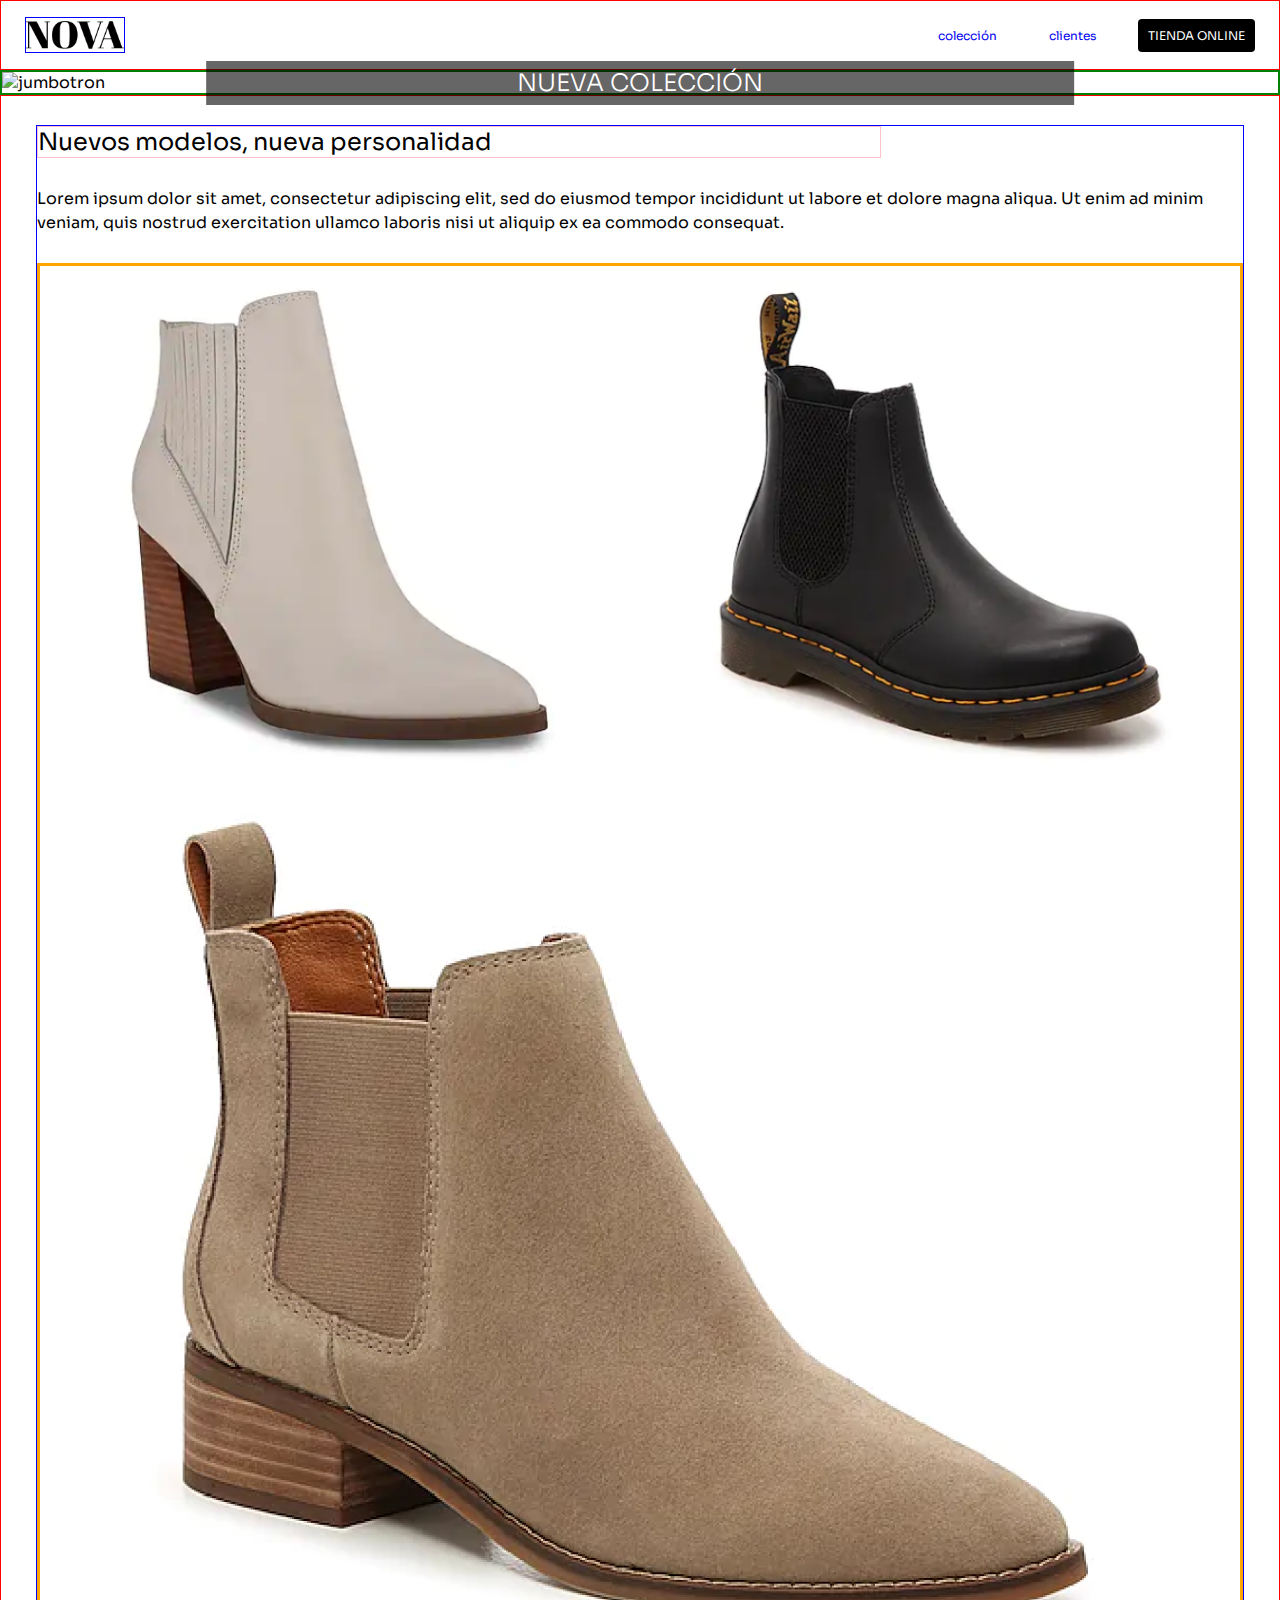
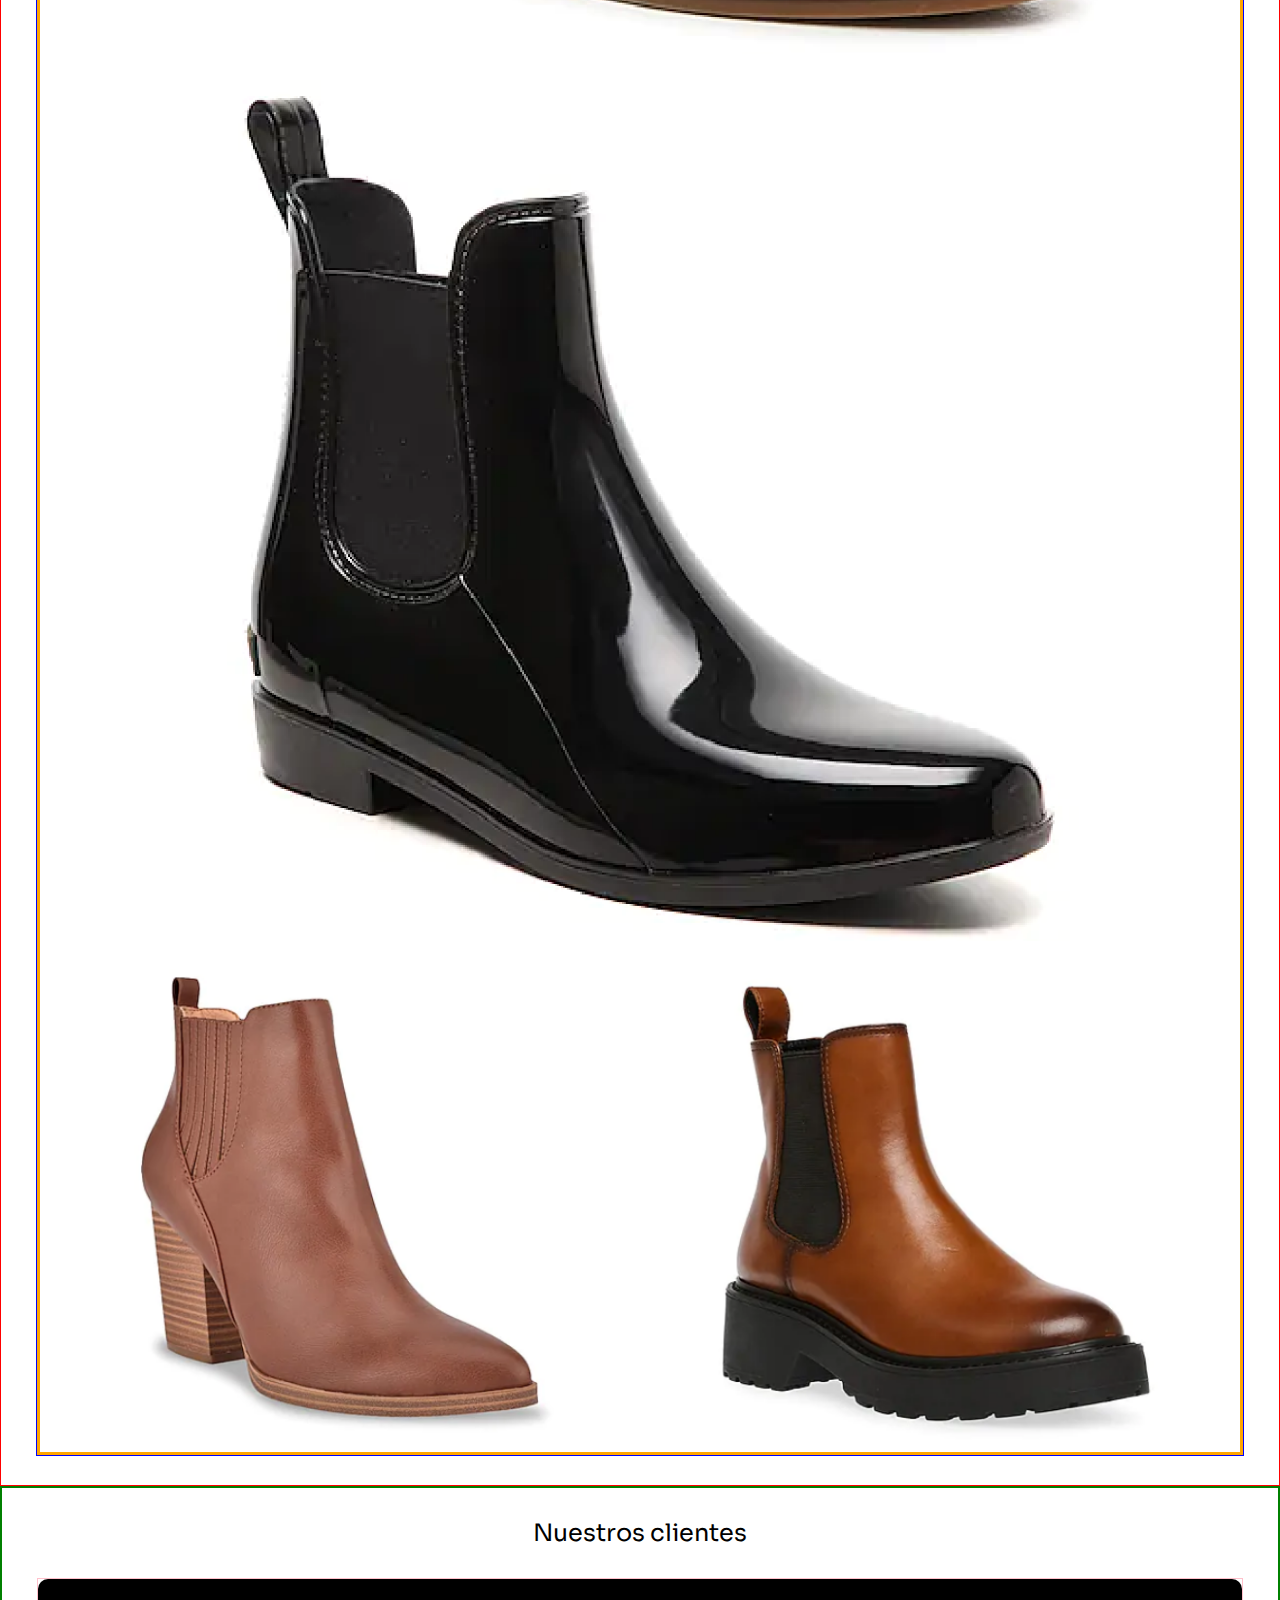
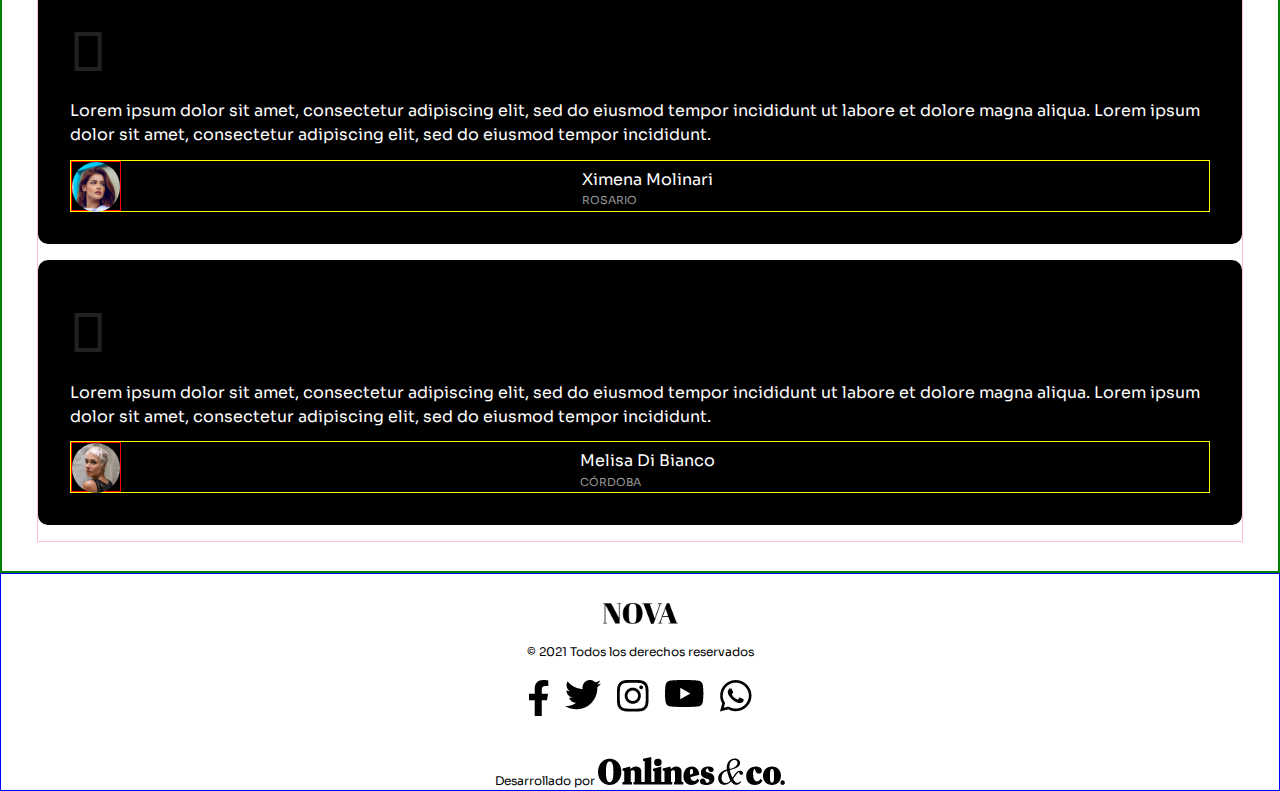
==== index.html @ fdeb3897 "se terminan estilos para mobile first" ====
<!DOCTYPE html>
<html lang="en">
<head>
    <meta charset="UTF-8">
    <meta http-equiv="X-UA-Compatible" content="IE=edge">
    <meta name="viewport" content="width=device-width, initial-scale=1.0">
    <title>Document</title>
    <link rel="stylesheet" href="css/main.css">
</head>
<body>
    <header class="header">
        <picture class="header__logo">
            <source media="(min-width: 800px)" srcset="img/Logo@2x.png">
            <img src="img/Logo.png" alt="Nova logo">
        </picture>

        <nav class="header__nav">
            <a href="#" class="header__nav__link">colección</a>
            <a href="#" class="header__nav__link">clientes</a>
            <a href="#" class="header__nav__link">tienda online</a>
        </nav>
    </header>

    <section class="jumbotron">
        <picture class="jumbotron__hero">
            <source media="(min-width: 800px)" srcset="img/41801241196cc32cbf3a648f36a0fa27@2x.png">
            <img class="jumbotron__hero__img" src="img/41801241196cc32cbf3a648f36a0fa27.png" alt="jumbotron">
        </picture>
        <h1 class="jumbotron__title">nueva colección</h1>
    </section>

    <main class="main-content">
        <section class="main-content__gallery">
            <h2 class="main-content__gallery__title">Nuevos modelos, nueva personalidad</h2>
            <p class="main-content__gallery__desc">Lorem ipsum dolor sit amet, consectetur adipiscing elit, sed do eiusmod tempor incididunt ut labore et dolore magna aliqua. Ut enim ad minim veniam, quis nostrud exercitation ullamco laboris nisi ut aliquip ex ea commodo consequat.</p>

            <div class="main-content__gallery__showcase">
                <picture class="pink-boot">
                    <source media="(min-width: 800px)" srcset="img/7a2a1c3a7280f05604946337fd51eb69@2x.png">
                    <img src="img/7a2a1c3a7280f05604946337fd51eb69.png" alt="pink boot">
                </picture>
                <picture class="blackish-boot">
                    <source media="(min-width: 800px)" srcset="img/3e6b08a28e72391b2504c282c6a9912b@2x.png">
                    <img src="img/3e6b08a28e72391b2504c282c6a9912b.png" alt="blackish boot">
                </picture>
                <picture class="leather-boot">
                    <source media="(min-width: 800px)" srcset="img/56baee94a5339d5b37df1c58bcbf4ea9@2x.png">
                    <img src="img/56baee94a5339d5b37df1c58bcbf4ea9.png" alt="leather boot">
                </picture>
                <picture class="black-boot">
                    <source media="(min-width: 800px)" srcset="img/57910bb2860f31a9680f79df144cab72@2x.png">
                    <img src="img/57910bb2860f31a9680f79df144cab72.png" alt="black boot">
                </picture>
                <picture class="red-leather-boot">
                    <source media="(min-width: 800px)" srcset="img/78d2266894eebce389f39aaf1eff289a@2x.png">
                    <img src="img/78d2266894eebce389f39aaf1eff289a.png" alt="red leather boot">
                </picture>
                <picture class="red-boot">
                    <source media="(min-width: 800px)" srcset="img/7ea540aedb03d8350e3c2b1e8df6d8aa@2x.png">
                    <img src="img/7ea540aedb03d8350e3c2b1e8df6d8aa.png" alt="red boot">
                </picture>
            </div>
        </section>
    </main>
    <section class="clients">
        <h2 class="clients__title">Nuestros clientes</h2>
        <div class="clients__wrapper">
            <article class="client__testimony">
                <picture class="client__testimony__logo">
                    <source media="(min-width: 800px)"
                            srcset="img/@2x.png">
                            <img src="img/.png" alt=""
                    >
                </picture>
                <p class="client__testimony__desc">
                    Lorem ipsum dolor sit amet, consectetur adipiscing elit, sed do eiusmod tempor incididunt ut labore et dolore magna aliqua.  Lorem ipsum dolor sit amet, consectetur adipiscing elit, sed do eiusmod tempor incididunt.
                </p>
                <div class="client__testimony__container">
                    <picture class="client__testimony__container__person-photo">
                        <source media="(min-width: 800px)"
                                srcset="img/Cliente1@2x.png">
                        <img
                        class="client-photo"
                        src="img/Cliente1.png" alt="cliente">
                    </picture>
                    <p class="client__testimony__container__person-name">ximena molinari</p>
                    <p class="client__testimony__container__person-place">rosario</p>
                </div>
            </article>

            <article class="client__testimony">
                <picture class="client__testimony__logo">
                    <source media="(min-width: 800px)"
                            srcset="img/@2x.png">
                            <img src="img/.png" alt=""
                    >
                </picture>
                <p class="client__testimony__desc">
                    Lorem ipsum dolor sit amet, consectetur adipiscing elit, sed do eiusmod tempor incididunt ut labore et dolore magna aliqua.  Lorem ipsum dolor sit amet, consectetur adipiscing elit, sed do eiusmod tempor incididunt.
                </p>
                <div class="client__testimony__container">
                    <picture class="client__testimony__container__person-photo">
                        <source media="(min-width: 800px)"
                                srcset="img/Cliente2@2x.png">
                        <img
                        class="client-photo"
                        src="img/Cliente2.png" alt="cliente">
                    </picture>
                    <p class="client__testimony__container__person-name">melisa di bianco</p>
                    <p class="client__testimony__container__person-place">córdoba</p>
                </div>
            </article>
        </div>
    </section>
    <footer class="footer">
        <picture class="footer__logo">
            <source media="(min-width: 800px)"
                    srcset="img/Trazado26@2x.png"
            >
            <img src="img/Trazado26.png" alt="Nova logo">
        </picture>
        <p class="footer__copyright">
            &copy; 2021 Todos los derechos reservados
        </p>
        <ul class="footer__social-media">
            <li>
                <a href="#">
                    <picture class="footer__social-link">
                        <source media="(min-width: 800px)"
                                srcset="img/Trazado27@2x.png"
                        >
                        <img src="img/Trazado27.png" alt="Facebook logo">
                    </picture>
                </a>
            </li>
            <li>
                <a href="#">
                    <picture class="footer__social-link">
                        <source media="(min-width: 800px)"
                                srcset="img/Trazado28@2x.png"
                        >
                        <img src="img/Trazado28.png" alt="Twitter logo">
                    </picture>
                </a>
            </li>
            <li>
                <a href="#">
                    <picture class="footer__social-link">
                        <source media="(min-width: 800px)"
                                srcset="img/Trazado29@2x.png"
                        >
                        <img src="img/Trazado29.png" alt="Instagram logo">
                    </picture>
                </a>
            </li>
            <li>
                <a href="#">
                    <picture class="footer__social-link">
                        <source media="(min-width: 800px)"
                                srcset="img/Trazado30@2x.png"
                        >
                        <img src="img/Trazado30.png" alt="Youtube logo">
                    </picture>
                </a>
            </li>
            <li>
                <a href="#">
                    <picture class="footer__social-link">
                        <source media="(min-width: 800px)"
                                srcset="img/Trazado31@2x.png"
                        >
                        <img src="img/Trazado31.png" alt="Youtube logo">
                    </picture>
                </a>
            </li>
        </ul>
        <p class="footer__company-name">Desarrollado por
        <picture>
            <source media="(min-width: 800px)"
                    srcset="img/Grupo12@2x.png"
            >
            <img src="img/Grupo12.png" alt="company name">
        </picture>
        </p>
    </footer>
</body>
</html>
---- css/main.css ----
@import url("https://fonts.googleapis.com/css2?family=Sora:wght@300;400;800&display=swap");
* {
  padding: 0;
  margin: 0;
  -webkit-box-sizing: border-box;
          box-sizing: border-box;
  font-family: 'Sora', sans-serif;
}

img {
  max-width: 100%;
}

.client-photo {
  width: 50px;
  height: 50px;
  border-radius: 50%;
}

.header {
  border: 1px solid red;
  display: -webkit-box;
  display: -ms-flexbox;
  display: flex;
  -webkit-box-pack: justify;
      -ms-flex-pack: justify;
          justify-content: space-between;
  padding: 1rem 1.5rem;
  max-width: 1280px;
  margin: 0 auto;
}

.header__logo {
  border: 1px solid blue;
  width: 100px;
  height: 36px;
  display: -webkit-box;
  display: -ms-flexbox;
  display: flex;
  -webkit-box-align: center;
      -ms-flex-align: center;
          align-items: center;
}

.header__nav {
  display: -webkit-box;
  display: -ms-flexbox;
  display: flex;
  -webkit-box-align: center;
      -ms-flex-align: center;
          align-items: center;
  gap: 2rem;
}

.header__nav__link {
  text-decoration: none;
  font-size: 12px;
  font-weight: normal;
  padding: 9px 10px;
  border-radius: 4px;
}

@media (min-width: 300px) {
  .header__nav__link:nth-child(1), .header__nav__link:nth-child(2) {
    display: none;
  }
}

@media (min-width: 800px) {
  .header__nav__link:nth-child(1), .header__nav__link:nth-child(2) {
    display: -webkit-box;
    display: -ms-flexbox;
    display: flex;
  }
}

.header__nav__link:nth-child(3) {
  background-color: black;
  color: #fff;
  text-transform: uppercase;
}

.jumbotron {
  border: 2px solid green;
  position: relative;
  max-width: 1280px;
  margin: 0 auto;
}

.jumbotron__hero {
  max-width: 1280px;
}

.jumbotron__title {
  position: absolute;
  top: 50%;
  left: 50%;
  -webkit-transform: translate(-50%, -50%);
          transform: translate(-50%, -50%);
  font-size: 24px;
  font-weight: 300;
  text-transform: uppercase;
  color: #fff;
  width: 68%;
  padding: 7px 12px;
  text-align: center;
  background-color: rgba(0, 0, 0, 0.6);
}

.main-content {
  border: 1px solid red;
  padding: 1.8rem 2.2rem;
  max-width: 1280px;
  display: -webkit-box;
  display: -ms-flexbox;
  display: flex;
  margin: 0 auto;
}

.main-content__gallery {
  display: -webkit-box;
  display: -ms-flexbox;
  display: flex;
  -webkit-box-orient: vertical;
  -webkit-box-direction: normal;
      -ms-flex-direction: column;
          flex-direction: column;
  border: 1px solid blue;
}

.main-content__gallery__title {
  text-align: start;
  font-size: 24px;
  font-weight: normal;
  width: 70%;
  margin-bottom: 1.8rem;
  border: 1px solid pink;
}

.main-content__gallery__desc {
  font-size: 16px;
  font-weight: normal;
  line-height: 24px;
  text-align: left;
  margin-bottom: 1.8rem;
}

.main-content__gallery__showcase {
  display: -ms-grid;
  display: grid;
  border: 3px solid orange;
      grid-template-areas: "pink blackish" "leather leather" "leather leather" "black black" "black black" "redleather red";
}

.clients {
  border: 2px solid green;
  padding: 1.8rem 2.2rem;
  max-width: 1280px;
  margin: 0 auto;
}

.clients__title {
  font-size: 24px;
  text-align: center;
  font-weight: normal;
  line-height: 32px;
  margin-bottom: 1.8rem;
}

.clients__wrapper {
  border: 1px solid pink;
  display: -webkit-box;
  display: -ms-flexbox;
  display: flex;
  -webkit-box-orient: vertical;
  -webkit-box-direction: normal;
      -ms-flex-direction: column;
          flex-direction: column;
}

.client__testimony {
  background-color: #000;
  padding: 2rem;
  border-radius: 10px;
  margin-bottom: 1rem;
}

.client__testimony__desc {
  color: #fff;
  font-size: 16px;
  line-height: 24px;
  text-align: left;
  margin-top: .6rem;
  margin-bottom: .8rem;
}

.client__testimony__container {
  border: 1px solid yellow;
  display: -ms-grid;
  display: grid;
  -webkit-box-align: center;
      -ms-flex-align: center;
          align-items: center;
      grid-template-areas: "photo name" "photo place";
}

.client__testimony__container__person-photo {
  width: 50px;
  height: 50px;
  border: 1px solid red;
  margin-right: 1.8rem;
  -ms-grid-row: 1;
  -ms-grid-row-span: 2;
  -ms-grid-column: 1;
  grid-area: photo;
}

.client__testimony__container__person-name {
  color: #fff;
  font-size: 16px;
  text-align: left;
  text-transform: capitalize;
  -ms-grid-row: 1;
  -ms-grid-column: 2;
  grid-area: name;
  -ms-flex-item-align: end;
      align-self: flex-end;
  margin-left: -4rem;
}

.client__testimony__container__person-place {
  color: #999;
  font-size: 11px;
  text-align: left;
  text-transform: uppercase;
  -ms-grid-row: 2;
  -ms-grid-column: 2;
  grid-area: place;
  -ms-flex-item-align: center;
      -ms-grid-row-align: center;
      align-self: center;
  margin-left: -4rem;
}

.footer {
  border: 1px solid blue;
  max-width: 1280px;
  display: -webkit-box;
  display: -ms-flexbox;
  display: flex;
  -webkit-box-orient: vertical;
  -webkit-box-direction: normal;
      -ms-flex-direction: column;
          flex-direction: column;
  -webkit-box-align: center;
      -ms-flex-align: center;
          align-items: center;
  padding-top: 1.8rem;
  gap: 1.2rem;
  margin: 0 auto;
}

.footer__logo {
  width: 75px;
  height: 21px;
}

.footer__copyright {
  font-size: 12px;
  line-height: 18px;
}

.footer__social-media {
  display: -webkit-box;
  display: -ms-flexbox;
  display: flex;
  list-style: none;
  gap: 1rem;
}

.footer__company-name {
  font-size: 12px;
  line-height: 18px;
  margin-top: 1rem;
}

.pink-boot {
  -ms-grid-row: 1;
  -ms-grid-column: 1;
  grid-area: pink;
}

.blackish-boot {
  -ms-grid-row: 1;
  -ms-grid-column: 2;
  grid-area: blackish;
}

.leather-boot {
  -ms-grid-row: 2;
  -ms-grid-row-span: 2;
  -ms-grid-column: 1;
  -ms-grid-column-span: 2;
  grid-area: leather;
}

.black-boot {
  -ms-grid-row: 4;
  -ms-grid-row-span: 2;
  -ms-grid-column: 1;
  -ms-grid-column-span: 2;
  grid-area: black;
}

.red-leather-boot {
  -ms-grid-row: 6;
  -ms-grid-column: 1;
  grid-area: redleather;
}

.red-boot {
  -ms-grid-row: 6;
  -ms-grid-column: 2;
  grid-area: red;
}
/*# sourceMappingURL=main.css.map */
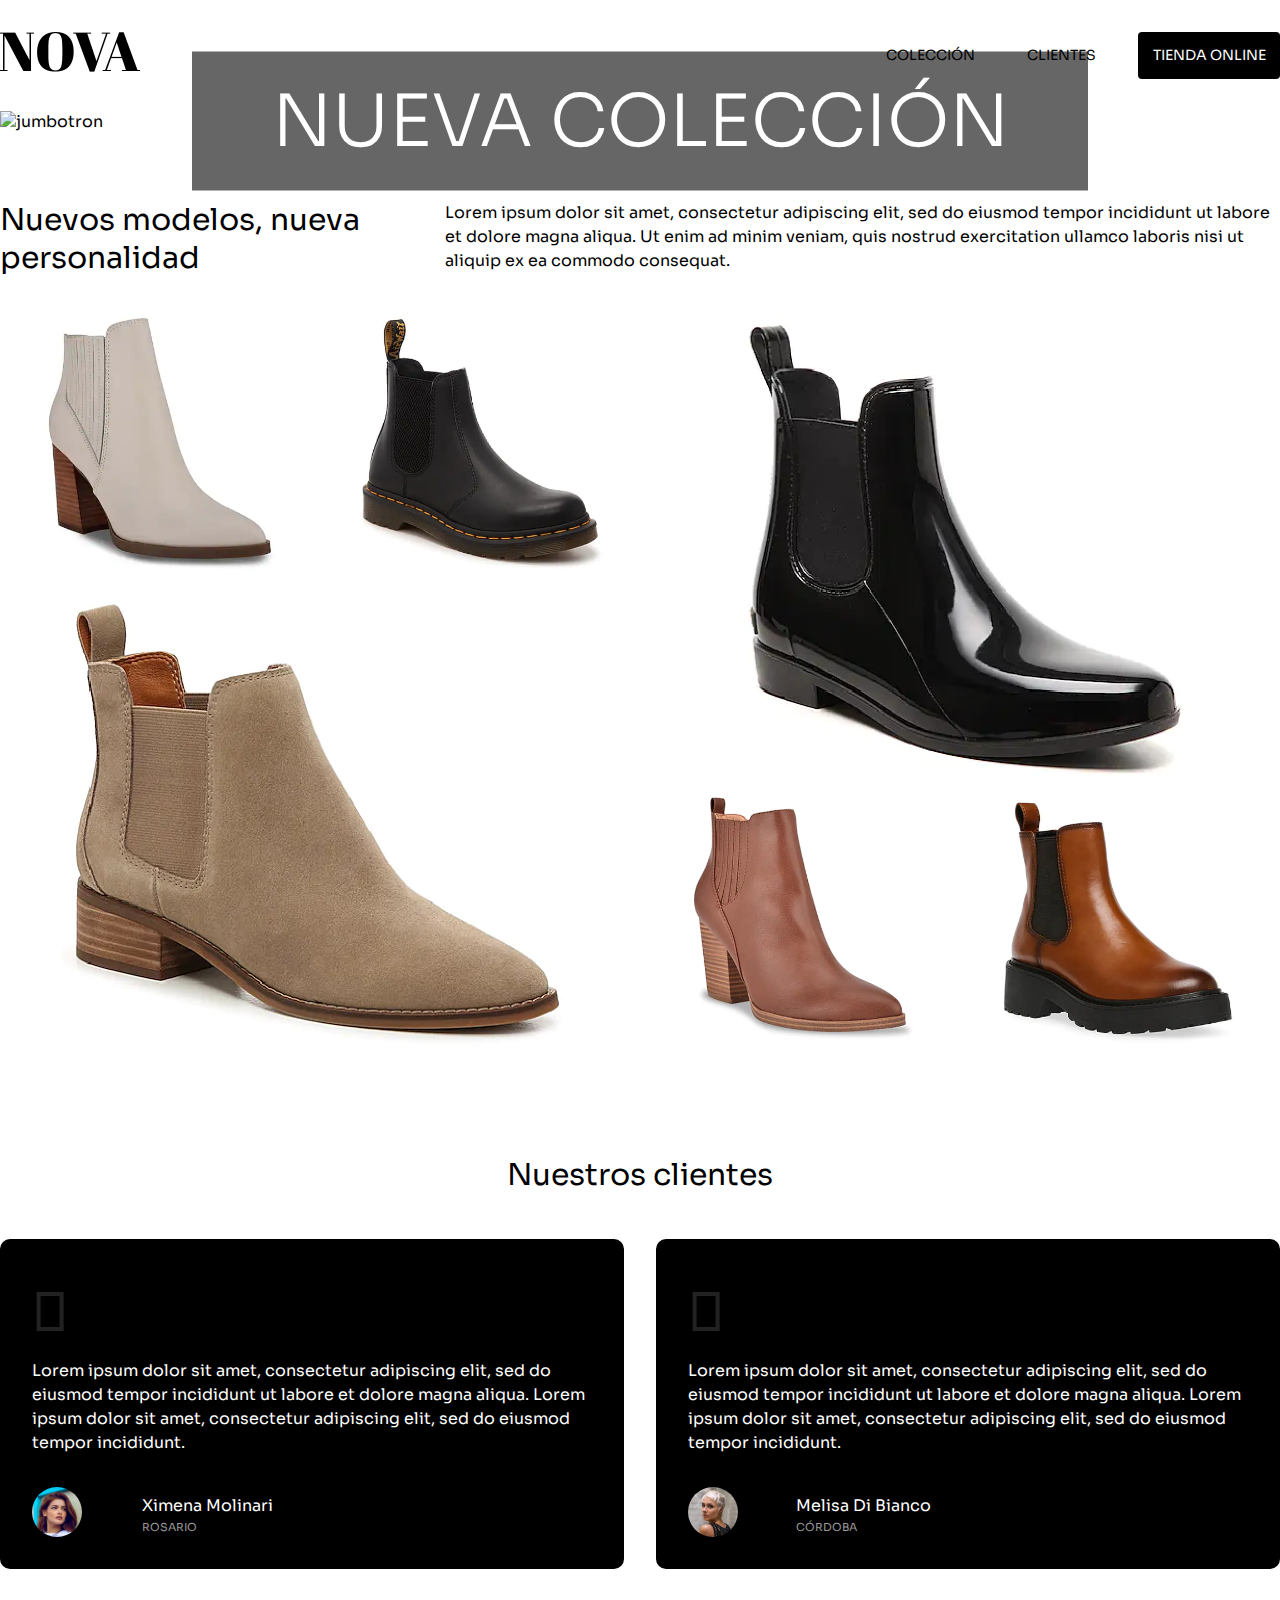
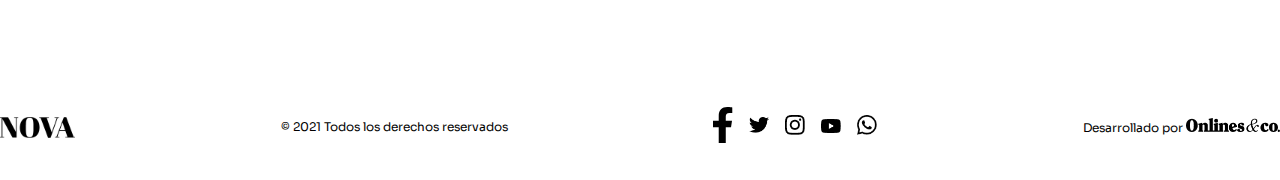
==== commit ca0a61d0: "limpieza" ====
--- a/index.html
+++ b/index.html
@@ -4,7 +4,7 @@
     <meta charset="UTF-8">
     <meta http-equiv="X-UA-Compatible" content="IE=edge">
     <meta name="viewport" content="width=device-width, initial-scale=1.0">
-    <title>Document</title>
+    <title>Zapatos Nova</title>
     <link rel="stylesheet" href="css/main.css">
 </head>
 <body>
@@ -15,8 +15,8 @@
         </picture>
 
         <nav class="header__nav">
-            <a href="#" class="header__nav__link">colección</a>
-            <a href="#" class="header__nav__link">clientes</a>
+            <a href="#colection" class="header__nav__link">colección</a>
+            <a href="#clients" class="header__nav__link">clientes</a>
             <a href="#" class="header__nav__link">tienda online</a>
         </nav>
     </header>
@@ -29,7 +29,7 @@
         <h1 class="jumbotron__title">nueva colección</h1>
     </section>
 
-    <main class="main-content">
+    <main id="colection" class="main-content">
         <section class="main-content__gallery">
             <h2 class="main-content__gallery__title">Nuevos modelos, nueva personalidad</h2>
             <p class="main-content__gallery__desc">Lorem ipsum dolor sit amet, consectetur adipiscing elit, sed do eiusmod tempor incididunt ut labore et dolore magna aliqua. Ut enim ad minim veniam, quis nostrud exercitation ullamco laboris nisi ut aliquip ex ea commodo consequat.</p>
@@ -62,7 +62,7 @@
             </div>
         </section>
     </main>
-    <section class="clients">
+    <section id="clients" class="clients">
         <h2 class="clients__title">Nuestros clientes</h2>
         <div class="clients__wrapper">
             <article class="client__testimony">
--- a/css/main.css
+++ b/css/main.css
@@ -7,6 +7,10 @@
   font-family: 'Sora', sans-serif;
 }
 
+html {
+  scroll-behavior: smooth;
+}
+
 img {
   max-width: 100%;
 }
@@ -18,7 +22,6 @@
 }
 
 .header {
-  border: 1px solid red;
   display: -webkit-box;
   display: -ms-flexbox;
   display: flex;
@@ -30,8 +33,13 @@
   margin: 0 auto;
 }
 
+@media (min-width: 800px) {
+  .header {
+    padding: 2rem 0;
+  }
+}
+
 .header__logo {
-  border: 1px solid blue;
   width: 100px;
   height: 36px;
   display: -webkit-box;
@@ -40,6 +48,13 @@
   -webkit-box-align: center;
       -ms-flex-align: center;
           align-items: center;
+}
+
+@media (min-width: 800px) {
+  .header__logo {
+    width: 140px;
+    height: 40px;
+  }
 }
 
 .header__nav {
@@ -60,7 +75,15 @@
   border-radius: 4px;
 }
 
-@media (min-width: 300px) {
+@media (min-width: 800px) {
+  .header__nav__link {
+    font-size: 14px;
+    color: #000;
+    text-transform: uppercase;
+  }
+}
+
+@media (min-width: 320px) {
   .header__nav__link:nth-child(1), .header__nav__link:nth-child(2) {
     display: none;
   }
@@ -80,11 +103,22 @@
   text-transform: uppercase;
 }
 
+@media (min-width: 800px) {
+  .header__nav__link:nth-child(3) {
+    padding: .9rem;
+  }
+}
+
 .jumbotron {
-  border: 2px solid green;
   position: relative;
   max-width: 1280px;
   margin: 0 auto;
+}
+
+@media (min-width: 800px) {
+  .jumbotron {
+    margin-bottom: 2.5rem;
+  }
 }
 
 .jumbotron__hero {
@@ -107,25 +141,38 @@
   background-color: rgba(0, 0, 0, 0.6);
 }
 
+@media (min-width: 800px) {
+  .jumbotron__title {
+    font-size: 72px;
+    font-weight: 300;
+    padding: 1.5rem 2rem;
+    min-width: 70%;
+  }
+}
+
 .main-content {
-  border: 1px solid red;
   padding: 1.8rem 2.2rem;
   max-width: 1280px;
-  display: -webkit-box;
-  display: -ms-flexbox;
-  display: flex;
+  /*display: flex;*/
   margin: 0 auto;
 }
 
+@media (min-width: 800px) {
+  .main-content {
+    padding: 1.8rem 0;
+  }
+}
+
 .main-content__gallery {
-  display: -webkit-box;
-  display: -ms-flexbox;
-  display: flex;
-  -webkit-box-orient: vertical;
-  -webkit-box-direction: normal;
-      -ms-flex-direction: column;
-          flex-direction: column;
-  border: 1px solid blue;
+  display: -ms-grid;
+  display: grid;
+}
+
+@media (min-width: 800px) {
+  .main-content__gallery {
+        grid-template-areas: "title desc desc desc"+ "showcase showcase showcase showcase";
+  }
 }
 
 .main-content__gallery__title {
@@ -134,7 +181,14 @@
   font-weight: normal;
   width: 70%;
   margin-bottom: 1.8rem;
-  border: 1px solid pink;
+}
+
+@media (min-width: 800px) {
+  .main-content__gallery__title {
+    grid-area: title;
+    font-size: 30px;
+    width: 90%;
+  }
 }
 
 .main-content__gallery__desc {
@@ -145,10 +199,15 @@
   margin-bottom: 1.8rem;
 }
 
+@media (min-width: 800px) {
+  .main-content__gallery__desc {
+    grid-area: desc;
+  }
+}
+
 .main-content__gallery__showcase {
   display: -ms-grid;
   display: grid;
-  border: 3px solid orange;
       grid-template-areas: "pink blackish"  "leather leather"  "leather leather"@@ -157,11 +216,25 @@
  "redleather red";
 }
 
+@media (min-width: 800px) {
+  .main-content__gallery__showcase {
+    grid-area: showcase;
+        grid-template-areas: "pink blackish black black"+ "leather leather black black"+ "leather leather redleather red";
+  }
+}
+
 .clients {
-  border: 2px solid green;
   padding: 1.8rem 2.2rem;
   max-width: 1280px;
   margin: 0 auto;
+}
+
+@media (min-width: 800px) {
+  .clients {
+    padding: 1.8rem 0;
+  }
 }
 
 .clients__title {
@@ -172,8 +245,14 @@
   margin-bottom: 1.8rem;
 }
 
+@media (min-width: 800px) {
+  .clients__title {
+    font-size: 30px;
+    margin: 3rem 0;
+  }
+}
+
 .clients__wrapper {
-  border: 1px solid pink;
   display: -webkit-box;
   display: -ms-flexbox;
   display: flex;
@@ -181,6 +260,16 @@
   -webkit-box-direction: normal;
       -ms-flex-direction: column;
           flex-direction: column;
+}
+
+@media (min-width: 800px) {
+  .clients__wrapper {
+    -webkit-box-orient: horizontal;
+    -webkit-box-direction: normal;
+        -ms-flex-direction: row;
+            flex-direction: row;
+    gap: 2rem;
+  }
 }
 
 .client__testimony {
@@ -199,8 +288,13 @@
   margin-bottom: .8rem;
 }
 
+@media (min-width: 800px) {
+  .client__testimony__desc {
+    margin-bottom: 2rem;
+  }
+}
+
 .client__testimony__container {
-  border: 1px solid yellow;
   display: -ms-grid;
   display: grid;
   -webkit-box-align: center;
@@ -210,10 +304,15 @@
  "photo place";
 }
 
+@media (min-width: 800px) {
+  .client__testimony__container {
+    width: 60%;
+  }
+}
+
 .client__testimony__container__person-photo {
   width: 50px;
   height: 50px;
-  border: 1px solid red;
   margin-right: 1.8rem;
   -ms-grid-row: 1;
   -ms-grid-row-span: 2;
@@ -249,7 +348,6 @@
 }
 
 .footer {
-  border: 1px solid blue;
   max-width: 1280px;
   display: -webkit-box;
   display: -ms-flexbox;
@@ -266,6 +364,20 @@
   margin: 0 auto;
 }
 
+@media (min-width: 800px) {
+  .footer {
+    -webkit-box-orient: horizontal;
+    -webkit-box-direction: normal;
+        -ms-flex-direction: row;
+            flex-direction: row;
+    -webkit-box-pack: justify;
+        -ms-flex-pack: justify;
+            justify-content: space-between;
+    margin-top: 4rem;
+    margin-bottom: 2rem;
+  }
+}
+
 .footer__logo {
   width: 75px;
   height: 21px;
@@ -282,12 +394,37 @@
   display: flex;
   list-style: none;
   gap: 1rem;
+}
+
+@media (min-width: 800px) {
+  .footer__social-media {
+    -webkit-box-align: center;
+        -ms-flex-align: center;
+            align-items: center;
+  }
+}
+
+@media (min-width: 800px) {
+  .footer__social-link img {
+    width: 20px;
+  }
 }
 
 .footer__company-name {
   font-size: 12px;
   line-height: 18px;
   margin-top: 1rem;
+}
+
+@media (min-width: 800px) {
+  .footer__company-name {
+    margin-top: 0;
+  }
+}
+
+.footer__company-name img {
+  width: 94px;
+  height: 14px;
 }
 
 .pink-boot {
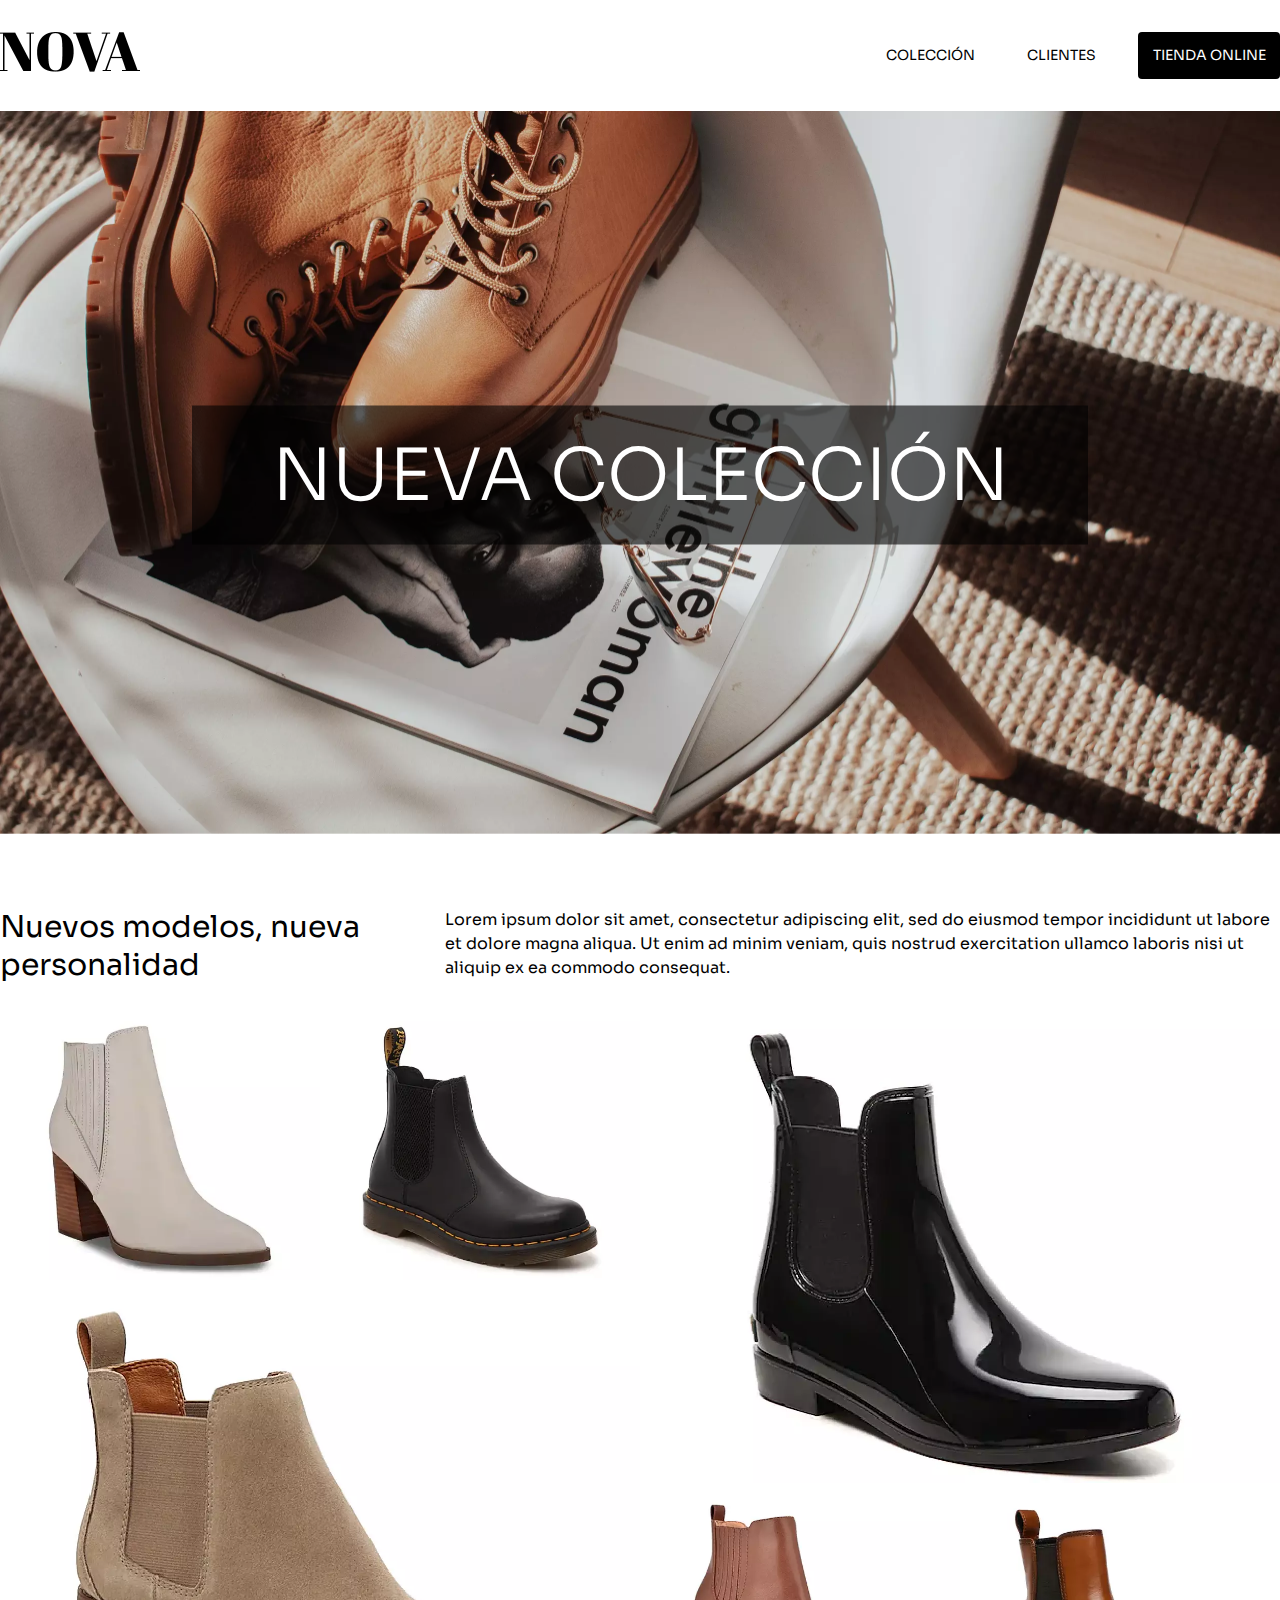
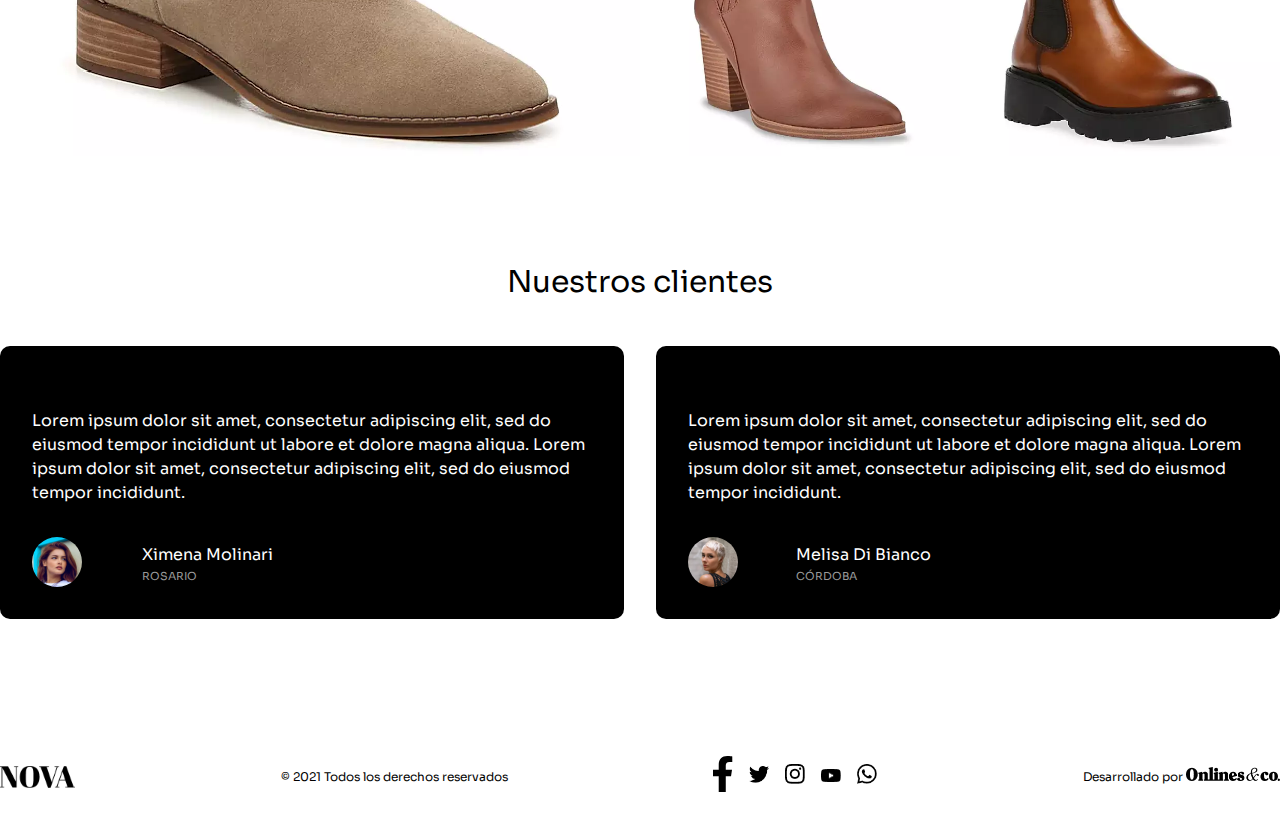
==== commit 3663ab67: "Se optimizan las imagenes a webp" ====
--- a/index.html
+++ b/index.html
@@ -4,14 +4,15 @@
     <meta charset="UTF-8">
     <meta http-equiv="X-UA-Compatible" content="IE=edge">
     <meta name="viewport" content="width=device-width, initial-scale=1.0">
-    <title>Zapatos Nova</title>
+    <meta name="description" content="shoe store from a new seasonal collection">
+    <title>Zapatos Nova: nueva colección</title>
     <link rel="stylesheet" href="css/main.css">
 </head>
 <body>
     <header class="header">
         <picture class="header__logo">
-            <source media="(min-width: 800px)" srcset="img/Logo@2x.png">
-            <img src="img/Logo.png" alt="Nova logo">
+            <source media="(min-width: 800px)" srcset="img/Logo@2x.webp" type="image/webp">
+            <img src="img/Logo.webp" alt="Nova logo">
         </picture>
 
         <nav class="header__nav">
@@ -23,8 +24,8 @@
 
     <section class="jumbotron">
         <picture class="jumbotron__hero">
-            <source media="(min-width: 800px)" srcset="img/41801241196cc32cbf3a648f36a0fa27@2x.png">
-            <img class="jumbotron__hero__img" src="img/41801241196cc32cbf3a648f36a0fa27.png" alt="jumbotron">
+            <source media="(min-width: 800px)" srcset="img/41801241196cc32cbf3a648f36a0fa27@2x.webp" type="image/webp">
+            <img class="jumbotron__hero__img" src="img/41801241196cc32cbf3a648f36a0fa27.webp" alt="jumbotron">
         </picture>
         <h1 class="jumbotron__title">nueva colección</h1>
     </section>
@@ -36,28 +37,28 @@
 
             <div class="main-content__gallery__showcase">
                 <picture class="pink-boot">
-                    <source media="(min-width: 800px)" srcset="img/7a2a1c3a7280f05604946337fd51eb69@2x.png">
-                    <img src="img/7a2a1c3a7280f05604946337fd51eb69.png" alt="pink boot">
+                    <source media="(min-width: 800px)" srcset="img/7a2a1c3a7280f05604946337fd51eb69@2x.webp">
+                    <img src="img/7a2a1c3a7280f05604946337fd51eb69.webp" alt="pink boot">
                 </picture>
                 <picture class="blackish-boot">
-                    <source media="(min-width: 800px)" srcset="img/3e6b08a28e72391b2504c282c6a9912b@2x.png">
-                    <img src="img/3e6b08a28e72391b2504c282c6a9912b.png" alt="blackish boot">
+                    <source media="(min-width: 800px)" srcset="img/3e6b08a28e72391b2504c282c6a9912b@2x.webp">
+                    <img src="img/3e6b08a28e72391b2504c282c6a9912b.webp" alt="blackish boot">
                 </picture>
                 <picture class="leather-boot">
-                    <source media="(min-width: 800px)" srcset="img/56baee94a5339d5b37df1c58bcbf4ea9@2x.png">
-                    <img src="img/56baee94a5339d5b37df1c58bcbf4ea9.png" alt="leather boot">
+                    <source media="(min-width: 800px)" srcset="img/56baee94a5339d5b37df1c58bcbf4ea9@2x.webp">
+                    <img src="img/56baee94a5339d5b37df1c58bcbf4ea9.webp" alt="leather boot">
                 </picture>
                 <picture class="black-boot">
-                    <source media="(min-width: 800px)" srcset="img/57910bb2860f31a9680f79df144cab72@2x.png">
-                    <img src="img/57910bb2860f31a9680f79df144cab72.png" alt="black boot">
+                    <source media="(min-width: 800px)" srcset="img/57910bb2860f31a9680f79df144cab72@2x.webp">
+                    <img src="img/57910bb2860f31a9680f79df144cab72.webp" alt="black boot">
                 </picture>
                 <picture class="red-leather-boot">
-                    <source media="(min-width: 800px)" srcset="img/78d2266894eebce389f39aaf1eff289a@2x.png">
-                    <img src="img/78d2266894eebce389f39aaf1eff289a.png" alt="red leather boot">
+                    <source media="(min-width: 800px)" srcset="img/78d2266894eebce389f39aaf1eff289a@2x.webp">
+                    <img src="img/78d2266894eebce389f39aaf1eff289a.webp" alt="red leather boot">
                 </picture>
                 <picture class="red-boot">
-                    <source media="(min-width: 800px)" srcset="img/7ea540aedb03d8350e3c2b1e8df6d8aa@2x.png">
-                    <img src="img/7ea540aedb03d8350e3c2b1e8df6d8aa.png" alt="red boot">
+                    <source media="(min-width: 800px)" srcset="img/7ea540aedb03d8350e3c2b1e8df6d8aa@2x.webp">
+                    <img src="img/7ea540aedb03d8350e3c2b1e8df6d8aa.webp" alt="red boot">
                 </picture>
             </div>
         </section>
@@ -68,8 +69,8 @@
             <article class="client__testimony">
                 <picture class="client__testimony__logo">
                     <source media="(min-width: 800px)"
-                            srcset="img/@2x.png">
-                            <img src="img/.png" alt=""
+                            srcset="img/@2x.webp">
+                            <img src="img/.webp" alt=""
                     >
                 </picture>
                 <p class="client__testimony__desc">
@@ -78,10 +79,10 @@
                 <div class="client__testimony__container">
                     <picture class="client__testimony__container__person-photo">
                         <source media="(min-width: 800px)"
-                                srcset="img/Cliente1@2x.png">
+                                srcset="img/Cliente1@2x.webp">
                         <img
                         class="client-photo"
-                        src="img/Cliente1.png" alt="cliente">
+                        src="img/Cliente1.webp" alt="cliente">
                     </picture>
                     <p class="client__testimony__container__person-name">ximena molinari</p>
                     <p class="client__testimony__container__person-place">rosario</p>
@@ -91,8 +92,8 @@
             <article class="client__testimony">
                 <picture class="client__testimony__logo">
                     <source media="(min-width: 800px)"
-                            srcset="img/@2x.png">
-                            <img src="img/.png" alt=""
+                            srcset="img/@2x.webp">
+                            <img src="img/.webp" alt=""
                     >
                 </picture>
                 <p class="client__testimony__desc">
@@ -101,10 +102,10 @@
                 <div class="client__testimony__container">
                     <picture class="client__testimony__container__person-photo">
                         <source media="(min-width: 800px)"
-                                srcset="img/Cliente2@2x.png">
+                                srcset="img/Cliente2@2x.webp">
                         <img
                         class="client-photo"
-                        src="img/Cliente2.png" alt="cliente">
+                        src="img/Cliente2.webp" alt="cliente">
                     </picture>
                     <p class="client__testimony__container__person-name">melisa di bianco</p>
                     <p class="client__testimony__container__person-place">córdoba</p>
@@ -115,9 +116,9 @@
     <footer class="footer">
         <picture class="footer__logo">
             <source media="(min-width: 800px)"
-                    srcset="img/Trazado26@2x.png"
+                    srcset="img/Trazado26@2x.webp"
             >
-            <img src="img/Trazado26.png" alt="Nova logo">
+            <img src="img/Trazado26.webp" alt="Nova logo">
         </picture>
         <p class="footer__copyright">
             &copy; 2021 Todos los derechos reservados
@@ -127,9 +128,9 @@
                 <a href="#">
                     <picture class="footer__social-link">
                         <source media="(min-width: 800px)"
-                                srcset="img/Trazado27@2x.png"
+                                srcset="img/Trazado27@2x.webp"
                         >
-                        <img src="img/Trazado27.png" alt="Facebook logo">
+                        <img src="img/Trazado27.webp" alt="Facebook logo">
                     </picture>
                 </a>
             </li>
@@ -137,9 +138,9 @@
                 <a href="#">
                     <picture class="footer__social-link">
                         <source media="(min-width: 800px)"
-                                srcset="img/Trazado28@2x.png"
+                                srcset="img/Trazado28@2x.webp"
                         >
-                        <img src="img/Trazado28.png" alt="Twitter logo">
+                        <img src="img/Trazado28.webp" alt="Twitter logo">
                     </picture>
                 </a>
             </li>
@@ -147,9 +148,9 @@
                 <a href="#">
                     <picture class="footer__social-link">
                         <source media="(min-width: 800px)"
-                                srcset="img/Trazado29@2x.png"
+                                srcset="img/Trazado29@2x.webp"
                         >
-                        <img src="img/Trazado29.png" alt="Instagram logo">
+                        <img src="img/Trazado29.webp" alt="Instagram logo">
                     </picture>
                 </a>
             </li>
@@ -157,9 +158,9 @@
                 <a href="#">
                     <picture class="footer__social-link">
                         <source media="(min-width: 800px)"
-                                srcset="img/Trazado30@2x.png"
+                                srcset="img/Trazado30@2x.webp"
                         >
-                        <img src="img/Trazado30.png" alt="Youtube logo">
+                        <img src="img/Trazado30.webp" alt="Youtube logo">
                     </picture>
                 </a>
             </li>
@@ -167,9 +168,9 @@
                 <a href="#">
                     <picture class="footer__social-link">
                         <source media="(min-width: 800px)"
-                                srcset="img/Trazado31@2x.png"
+                                srcset="img/Trazado31@2x.webp"
                         >
-                        <img src="img/Trazado31.png" alt="Youtube logo">
+                        <img src="img/Trazado31.webp" alt="Youtube logo">
                     </picture>
                 </a>
             </li>
@@ -177,9 +178,9 @@
         <p class="footer__company-name">Desarrollado por
         <picture>
             <source media="(min-width: 800px)"
-                    srcset="img/Grupo12@2x.png"
+                    srcset="img/Grupo12@2x.webp"
             >
-            <img src="img/Grupo12.png" alt="company name">
+            <img src="img/Grupo12.webp" alt="company name">
         </picture>
         </p>
     </footer>
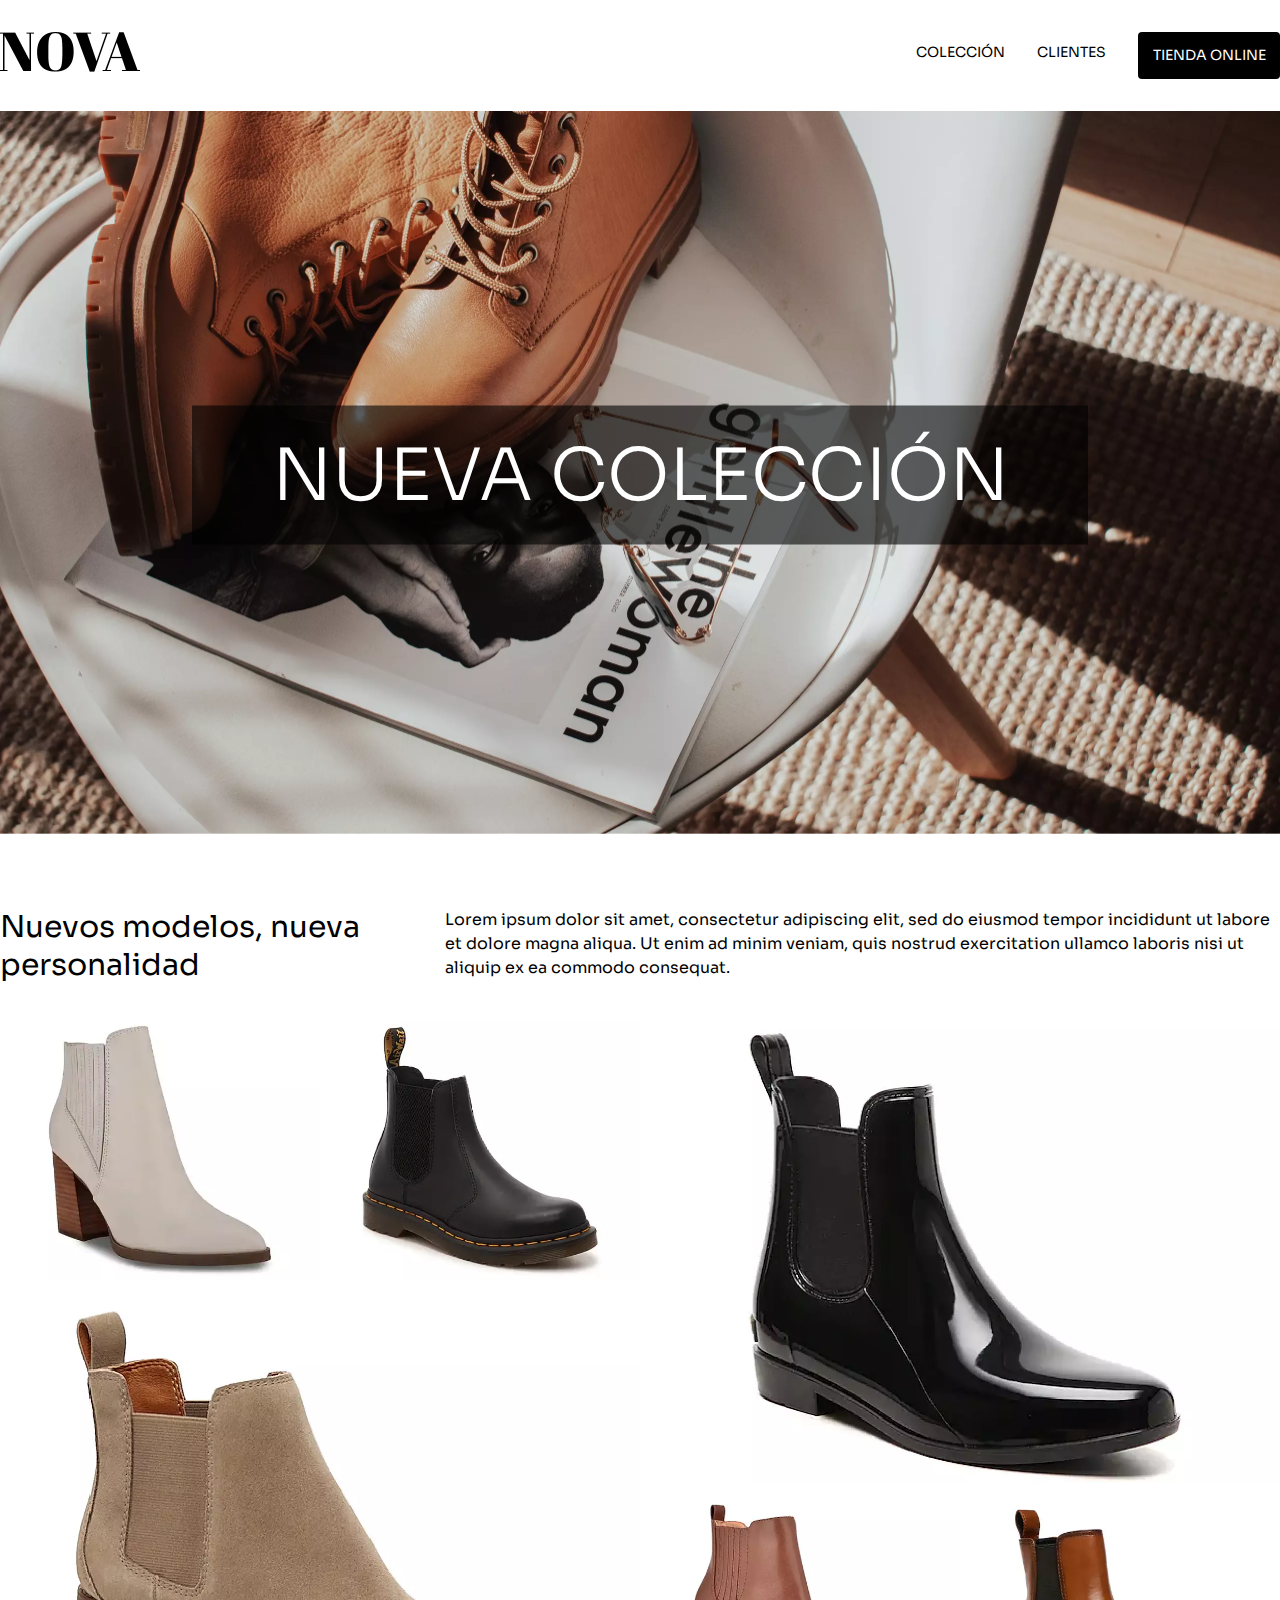
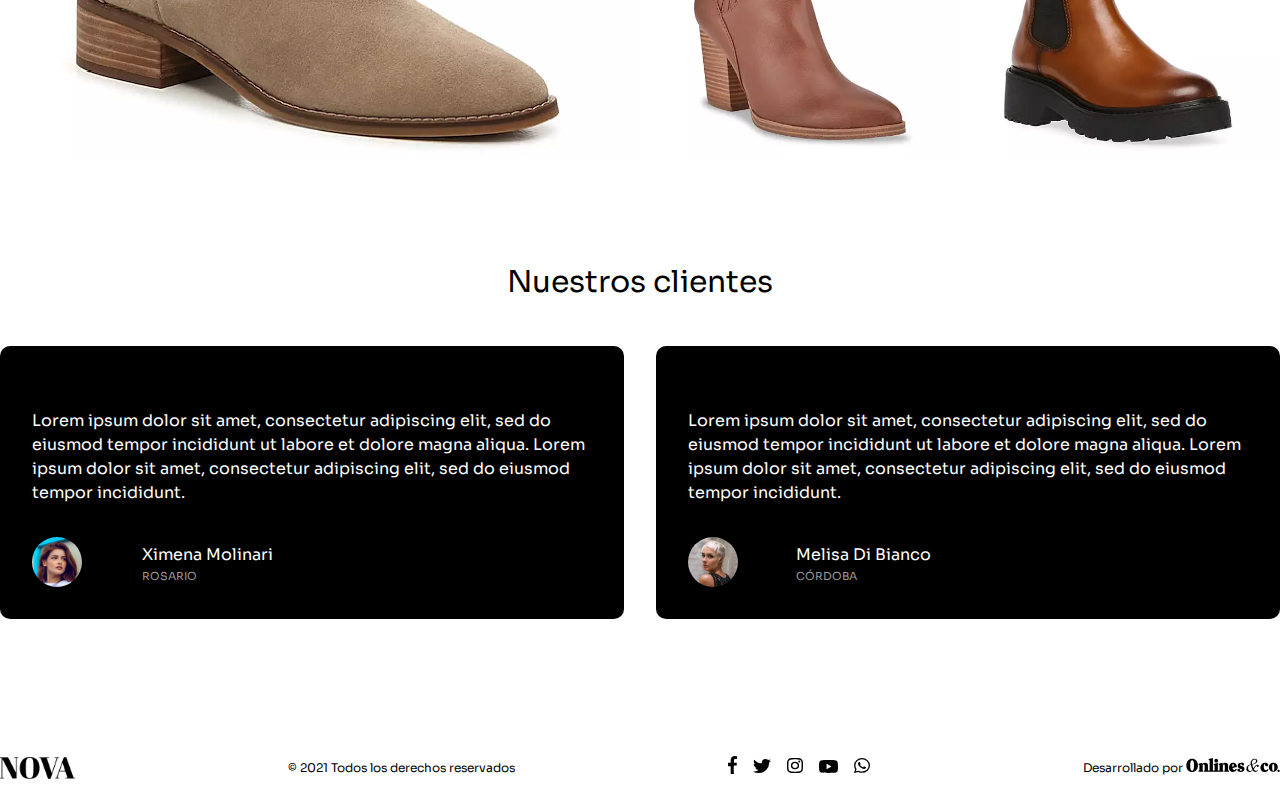
==== commit 3e19078f: "cambio de iconos sociales y logo empresa a svg/ botones header mejoras ux" ====
--- a/index.html
+++ b/index.html
@@ -127,60 +127,60 @@
             <li>
                 <a href="#">
                     <picture class="footer__social-link">
-                        <source media="(min-width: 800px)"
-                                srcset="img/Trazado27@2x.webp"
-                        >
-                        <img src="img/Trazado27.webp" alt="Facebook logo">
+                        <!-- <source media="(min-width: 800px)" -->
+                                <!-- srcset="img/Trazado27@2x.webp" -->
+                        <!-- > -->
+                        <img src="img/Trazado27.svg" alt="Facebook logo">
                     </picture>
                 </a>
             </li>
             <li>
                 <a href="#">
                     <picture class="footer__social-link">
-                        <source media="(min-width: 800px)"
+                        <!-- <source media="(min-width: 800px)"
                                 srcset="img/Trazado28@2x.webp"
-                        >
-                        <img src="img/Trazado28.webp" alt="Twitter logo">
+                        > -->
+                        <img src="img/Trazado28.svg" alt="Twitter logo">
                     </picture>
                 </a>
             </li>
             <li>
                 <a href="#">
                     <picture class="footer__social-link">
-                        <source media="(min-width: 800px)"
+                        <!-- <source media="(min-width: 800px)"
                                 srcset="img/Trazado29@2x.webp"
-                        >
-                        <img src="img/Trazado29.webp" alt="Instagram logo">
+                        > -->
+                        <img src="img/Trazado29.svg" alt="Instagram logo">
                     </picture>
                 </a>
             </li>
             <li>
                 <a href="#">
                     <picture class="footer__social-link">
-                        <source media="(min-width: 800px)"
+                        <!-- <source media="(min-width: 800px)"
                                 srcset="img/Trazado30@2x.webp"
-                        >
-                        <img src="img/Trazado30.webp" alt="Youtube logo">
+                        > -->
+                        <img src="img/Trazado30.svg" alt="Youtube logo">
                     </picture>
                 </a>
             </li>
             <li>
                 <a href="#">
                     <picture class="footer__social-link">
-                        <source media="(min-width: 800px)"
+                        <!-- <source media="(min-width: 800px)"
                                 srcset="img/Trazado31@2x.webp"
-                        >
-                        <img src="img/Trazado31.webp" alt="Youtube logo">
+                        > -->
+                        <img src="img/Trazado31.svg" alt="Youtube logo">
                     </picture>
                 </a>
             </li>
         </ul>
         <p class="footer__company-name">Desarrollado por
         <picture>
-            <source media="(min-width: 800px)"
+            <!-- <source media="(min-width: 800px)"
                     srcset="img/Grupo12@2x.webp"
-            >
-            <img src="img/Grupo12.webp" alt="company name">
+            > -->
+            <img src="img/Grupo12.svg" alt="company name">
         </picture>
         </p>
     </footer>
--- a/css/main.css
+++ b/css/main.css
@@ -71,8 +71,6 @@
   text-decoration: none;
   font-size: 12px;
   font-weight: normal;
-  padding: 9px 10px;
-  border-radius: 4px;
 }
 
 @media (min-width: 800px) {
@@ -94,18 +92,33 @@
     display: -webkit-box;
     display: -ms-flexbox;
     display: flex;
+    padding-bottom: 6px;
+    -webkit-transition: border .5s;
+    transition: border .5s;
+  }
+  .header__nav__link:nth-child(1):hover, .header__nav__link:nth-child(2):hover {
+    border-bottom: 2px solid #000;
   }
 }
 
 .header__nav__link:nth-child(3) {
-  background-color: black;
+  background-color: #000;
   color: #fff;
   text-transform: uppercase;
+  padding: 9px 10px;
+  border-radius: 4px;
 }
 
 @media (min-width: 800px) {
   .header__nav__link:nth-child(3) {
     padding: .9rem;
+    -webkit-transition: .5s ease;
+    transition: .5s ease;
+  }
+  .header__nav__link:nth-child(3):hover {
+    background-color: #fff;
+    color: #000;
+    border: 1px solid #000;
   }
 }
 
@@ -179,7 +192,6 @@
   text-align: start;
   font-size: 24px;
   font-weight: normal;
-  width: 70%;
   margin-bottom: 1.8rem;
 }
 
@@ -406,7 +418,7 @@
 
 @media (min-width: 800px) {
   .footer__social-link img {
-    width: 20px;
+    max-width: 20px;
   }
 }
 
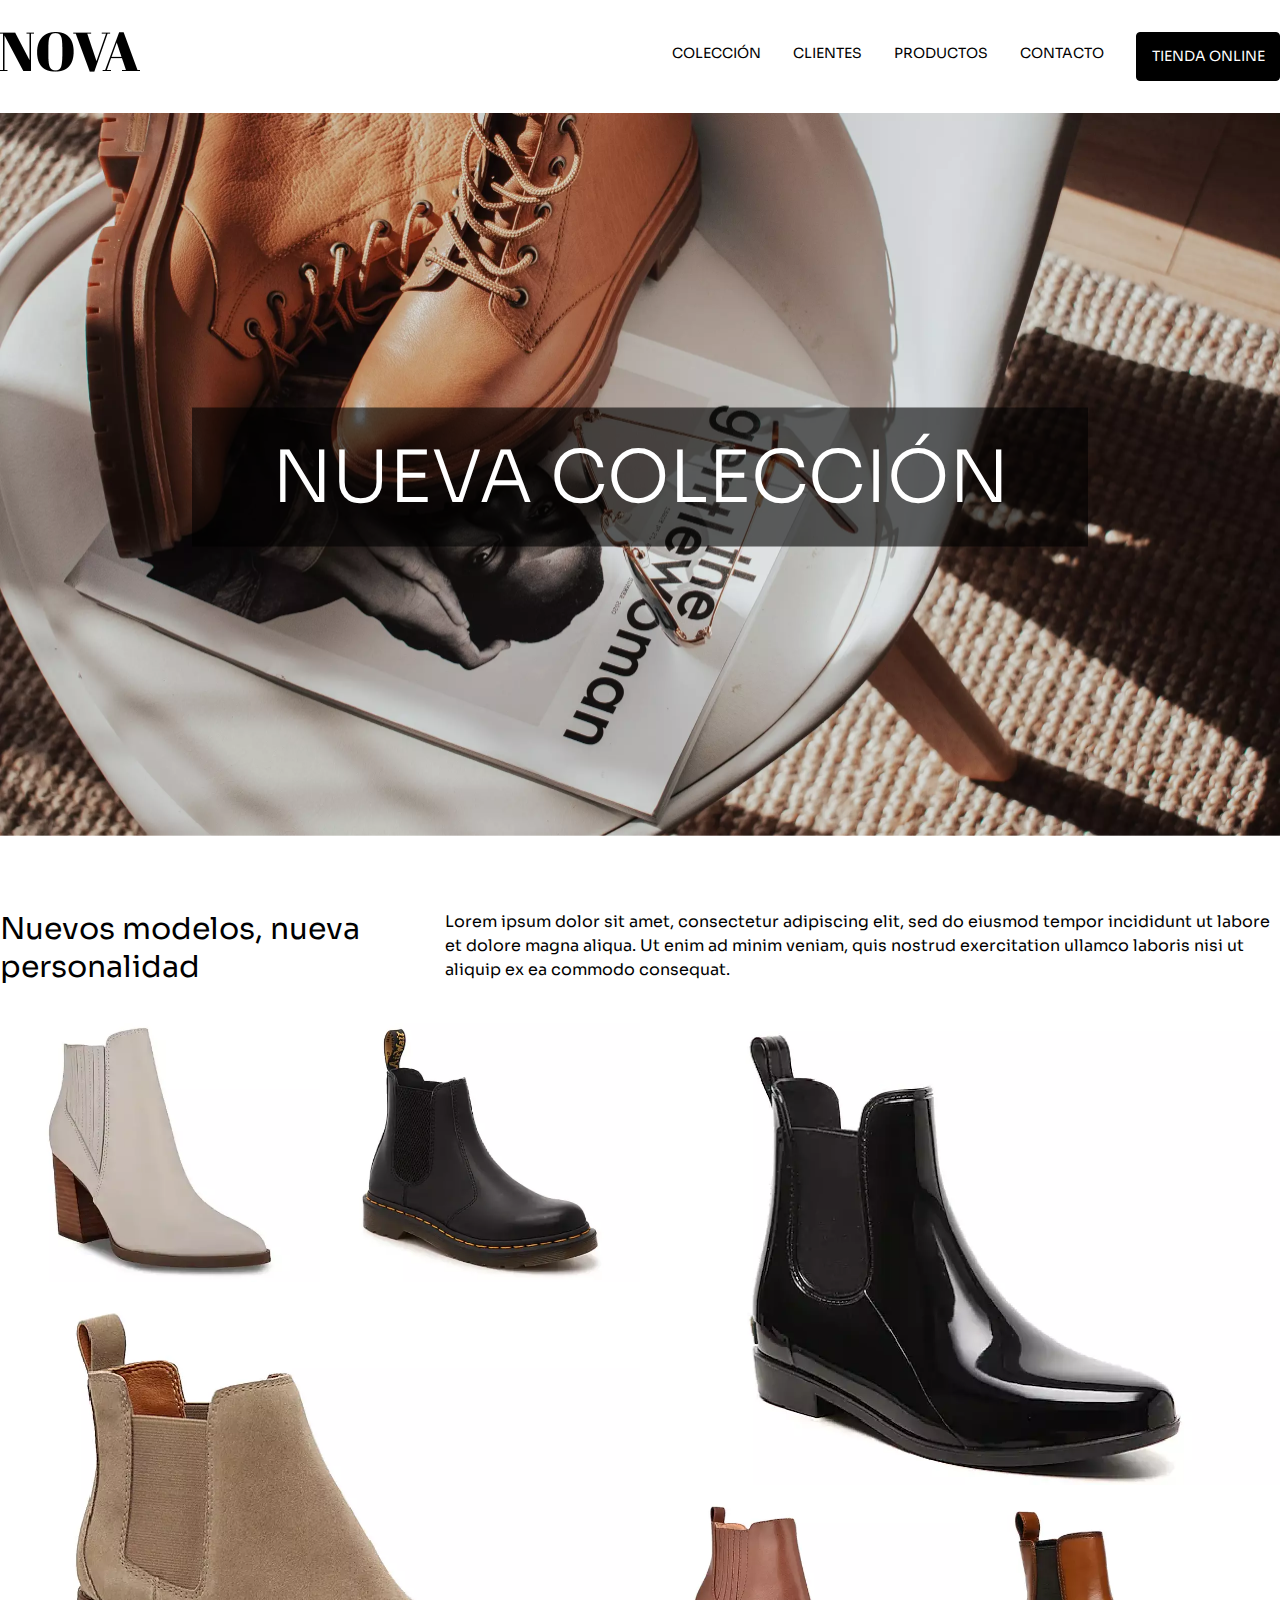
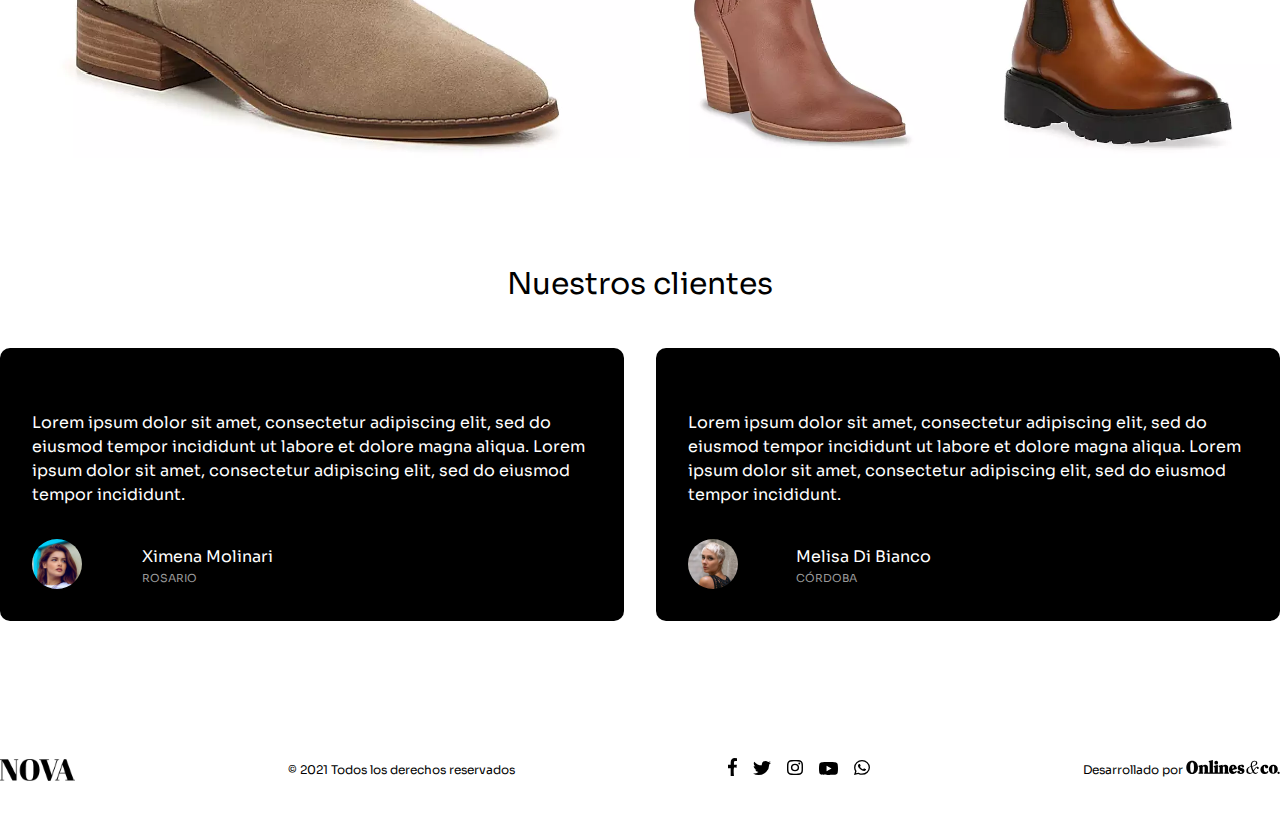
==== commit fd3aa8cb: "Se crea la pantalla de contact_us en mobile first" ====
--- a/index.html
+++ b/index.html
@@ -18,6 +18,8 @@
         <nav class="header__nav">
             <a href="#colection" class="header__nav__link">colección</a>
             <a href="#clients" class="header__nav__link">clientes</a>
+            <a href="our_products.html" class="header__nav__link">productos</a>
+            <a href="contact_us.html" class="header__nav__link">contacto</a>
             <a href="#" class="header__nav__link">tienda online</a>
         </nav>
     </header>
--- a/css/main.css
+++ b/css/main.css
@@ -1,4 +1,88 @@
+/*medidas responsive*/
+/*paleta de colores*/
+/*espacios, margins y padding*/
+/*medidas responsive*/
+/*paleta de colores*/
+/*espacios, margins y padding*/
 @import url("https://fonts.googleapis.com/css2?family=Sora:wght@300;400;800&display=swap");
+.contact_us {
+  border: 1px solid green;
+  max-width: 1280px;
+  padding: 1rem 1.5rem;
+}
+
+.contact_us__title {
+  text-transform: capitalize;
+  font-size: 1.5rem;
+  font-weight: 500;
+  margin-bottom: 1rem;
+}
+
+.contact_us__form {
+  display: -webkit-box;
+  display: -ms-flexbox;
+  display: flex;
+  -webkit-box-orient: vertical;
+  -webkit-box-direction: normal;
+      -ms-flex-direction: column;
+          flex-direction: column;
+  margin-bottom: 3rem;
+}
+
+.contact_us__form__label {
+  font-size: 0.68rem;
+  text-transform: uppercase;
+  color: #999;
+  margin-bottom: .4rem;
+  letter-spacing: -.2px;
+}
+
+.contact_us__form input,
+.contact_us__form textarea {
+  margin-bottom: 1rem;
+  padding: .5rem 1rem;
+  border-radius: 4px;
+  border: 1px solid #999;
+}
+
+.contact_us__image {
+  border: 1px solid blue;
+  display: none;
+}
+
+@media (min-width: 800px) {
+  .contact_us__image {
+    display: -webkit-box;
+    display: -ms-flexbox;
+    display: flex;
+  }
+}
+
+.contact_us__details {
+  margin-bottom: 2rem;
+  font-size: 0.87rem;
+  line-height: 2;
+}
+
+.contact_us__details i {
+  margin-right: .7rem;
+}
+
+.btn {
+  background-color: #000;
+  color: #fff;
+  border-radius: 4px;
+  border: 1px solid #000;
+}
+
+.btn-submit {
+  -ms-flex-item-align: end;
+      align-self: flex-end;
+  text-transform: capitalize;
+  padding: 9px 30px;
+  font-size: 0.9rem;
+}
+
 * {
   padding: 0;
   margin: 0;
@@ -82,13 +166,13 @@
 }
 
 @media (min-width: 320px) {
-  .header__nav__link:nth-child(1), .header__nav__link:nth-child(2) {
+  .header__nav__link:nth-child(1), .header__nav__link:nth-child(2), .header__nav__link:nth-child(3), .header__nav__link:nth-child(4) {
     display: none;
   }
 }
 
 @media (min-width: 800px) {
-  .header__nav__link:nth-child(1), .header__nav__link:nth-child(2) {
+  .header__nav__link:nth-child(1), .header__nav__link:nth-child(2), .header__nav__link:nth-child(3), .header__nav__link:nth-child(4) {
     display: -webkit-box;
     display: -ms-flexbox;
     display: flex;
@@ -96,29 +180,29 @@
     -webkit-transition: border .5s;
     transition: border .5s;
   }
-  .header__nav__link:nth-child(1):hover, .header__nav__link:nth-child(2):hover {
+  .header__nav__link:nth-child(1):hover, .header__nav__link:nth-child(2):hover, .header__nav__link:nth-child(3):hover, .header__nav__link:nth-child(4):hover {
     border-bottom: 2px solid #000;
   }
 }
 
-.header__nav__link:nth-child(3) {
+.header__nav__link:nth-child(5) {
   background-color: #000;
   color: #fff;
   text-transform: uppercase;
   padding: 9px 10px;
   border-radius: 4px;
-}
-
-@media (min-width: 800px) {
-  .header__nav__link:nth-child(3) {
+  border: 1px solid #000;
+}
+
+@media (min-width: 800px) {
+  .header__nav__link:nth-child(5) {
     padding: .9rem;
     -webkit-transition: .5s ease;
     transition: .5s ease;
   }
-  .header__nav__link:nth-child(3):hover {
+  .header__nav__link:nth-child(5):hover {
     background-color: #fff;
     color: #000;
-    border: 1px solid #000;
   }
 }
 
